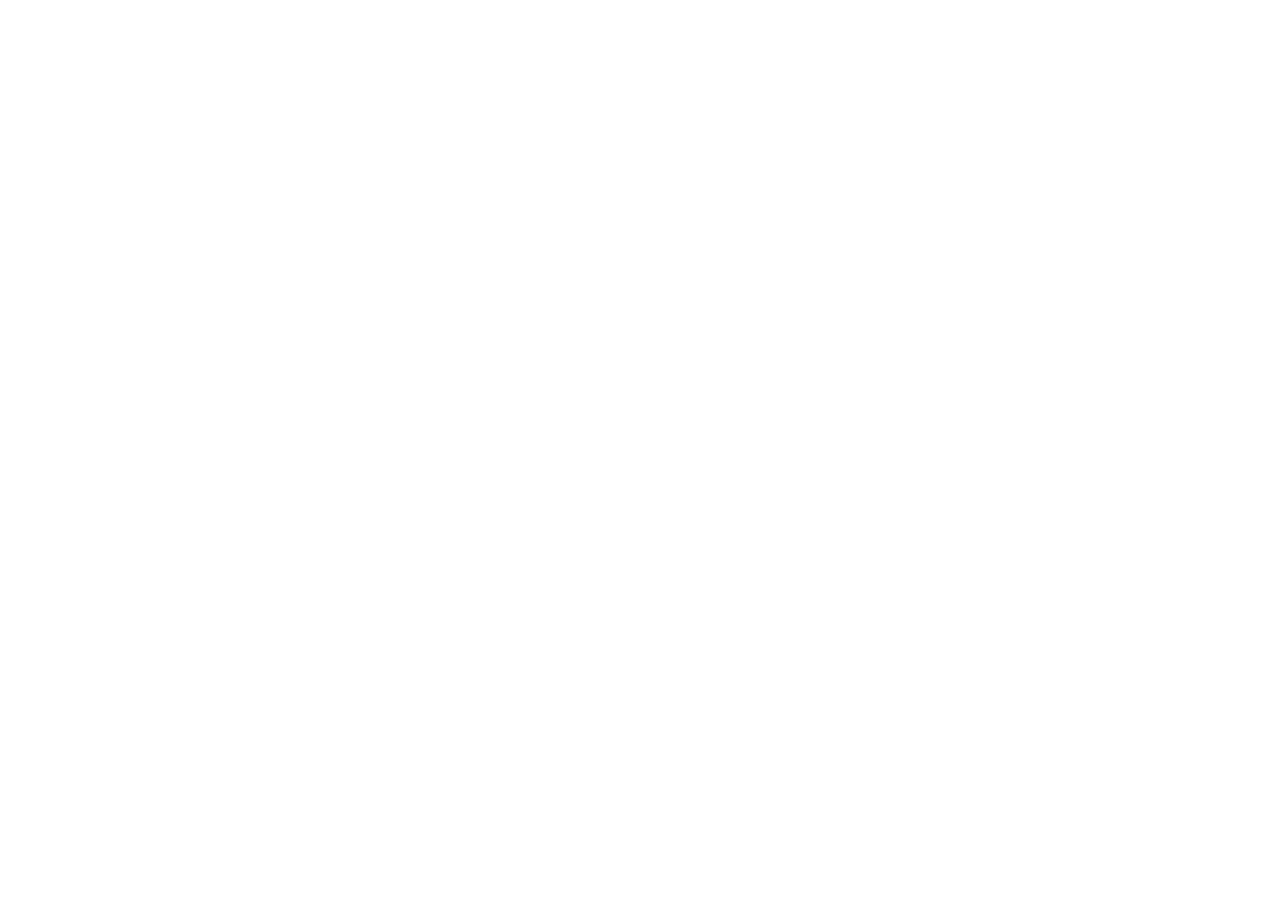
==== newTab/index.html @ eb57579b "浏览器扩展" ====
<!DOCTYPE html>
<html lang="zh-CN">
<head>
    <meta charset="UTF-8">
    <title>新标签页</title>
    <style>
        * {
            margin: 0;
            padding: 0;
            box-sizing: border-box;
        }

        body, html {
            margin: 0;
            padding: 0;
            width: 100%;
            height: 100%;
            overflow: hidden; /* 防止出现双重滚动条 */
        }

        iframe {
            width: 100%;
            height: 100%;
            border: none;
            display: block;
        }

        /* 如果目标网站禁止被 iframe 嵌入（如 Google），显示提示信息 */
        .fallback-message {
            display: none;
            position: absolute;
            top: 50%;
            left: 50%;
            transform: translate(-50%, -50%);
            text-align: center;
            font-family: sans-serif;
            background: #f0f0f0;
            padding: 20px;
            border-radius: 8px;
            box-shadow: 0 4px 6px rgba(0, 0, 0, 0.1);
        }
    </style>
</head>
<body>

<!-- 在这里修改你想显示的网址 -->
<iframe
        id="customFrame"
        onload="checkLoad()"
        src="http://yang-tool.top/tab"
></iframe>

<div class="fallback-message" id="msg">
    <h2>无法在此处直接显示该网页</h2>
    <p>目标网站设置了安全限制 (X-Frame-Options)，禁止被嵌入。</p>
</div>

<script>
    // 简单的检测机制：如果 iframe 加载失败或被拦截，通常 onload 不会触发或内容为空
    // 注意：由于跨域安全策略，JS 无法直接检测 iframe 内部是否被拦截显示空白，
    // 但大多数现代浏览器如果拒绝加载，iframe 会保持空白。

    function checkLoad() {
        const iframe = document.getElementById('customFrame');
        // 这里只是一个占位逻辑，实际上如果网站禁止 iframe，
        // 浏览器通常会直接显示一个“拒绝连接”的灰色页面在 iframe 内，
        // 或者完全空白。

        // 如果你发现某些网站（如 google.com, baidu.com 的部分页面）无法显示，
        // 是因为它们发送了 'X-Frame-Options: DENY' 或 'SAMEORIGIN' 头。
        // 这种情况下，你只能做一个简单的跳转页面，或者做一个导航页。
        window.location.href = "http://yang-tool.top/tab";
    }

    // 可选：如果你希望不仅仅是嵌入，而是直接跳转（但这会失去“新标签页”的感觉，变成普通浏览）
    // window.location.href = "https://你的网址.com";
</script>
</body>
</html>
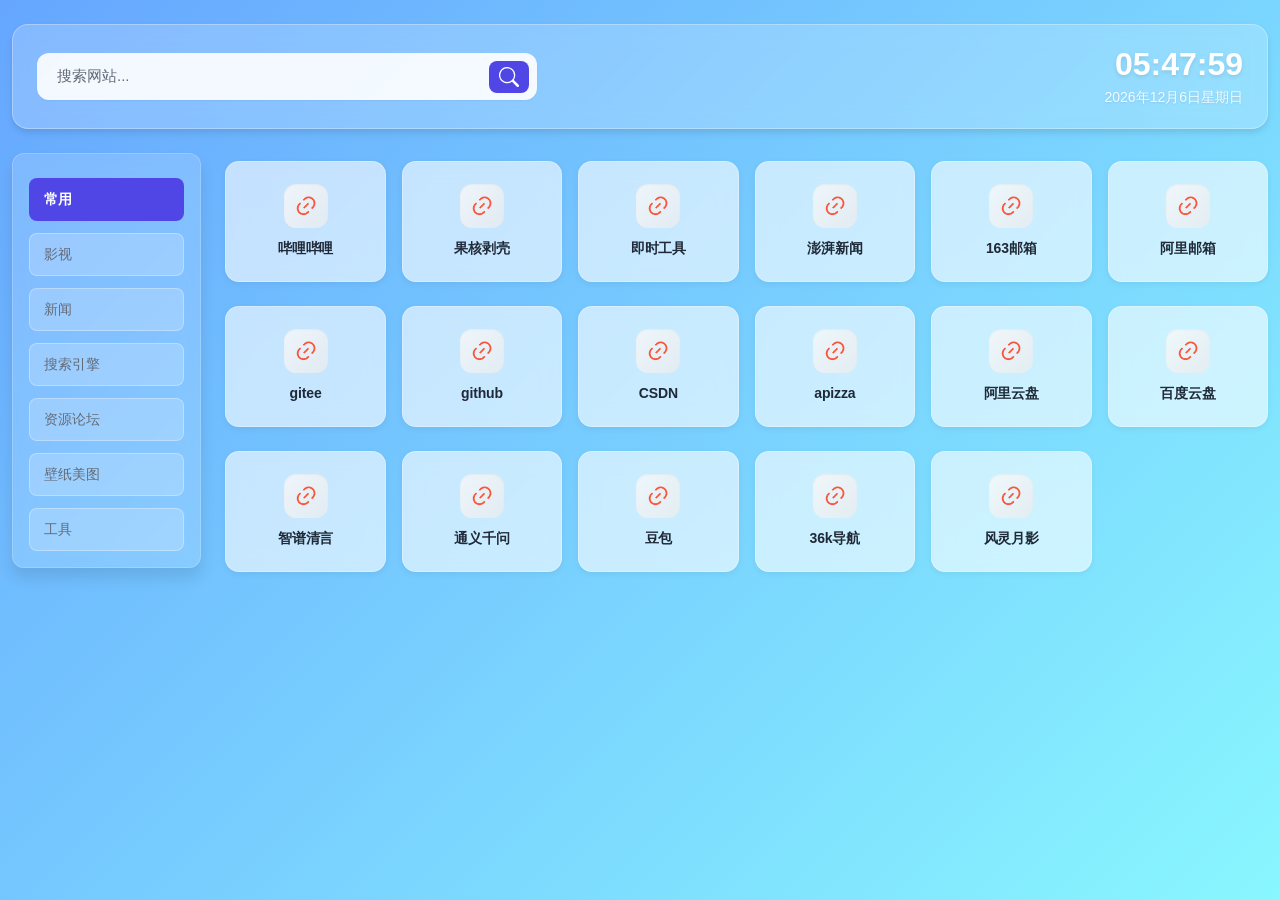
==== commit bdae3383: "浏览器扩展优化" ====
--- a/newTab/index.html
+++ b/newTab/index.html
@@ -1,79 +1,47 @@
 <!DOCTYPE html>
 <html lang="zh-CN">
+
 <head>
     <meta charset="UTF-8">
-    <title>新标签页</title>
-    <style>
-        * {
-            margin: 0;
-            padding: 0;
-            box-sizing: border-box;
-        }
+    <meta content="width=device-width, initial-scale=1.0" name="viewport">
+    <title>我的导航 - 快速访问您的常用网站</title>
+    <link href="lib/bootstrap.min.css" rel="stylesheet" type="text/css">
+    <link href="index.css" rel="stylesheet" type="text/css">
+</head>
 
-        body, html {
-            margin: 0;
-            padding: 0;
-            width: 100%;
-            height: 100%;
-            overflow: hidden; /* 防止出现双重滚动条 */
-        }
+<body>
+<div class="container-fluid py-4">
+    <!-- 顶部搜索和时间区域 -->
+    <div class="top-section mb-4">
+        <div class="search-container">
+            <input class="search-input" id="searchInput" placeholder="搜索网站..." type="text">
+            <button class="search-btn" id="searchBtn">
+                <svg fill="currentColor" height="20" viewBox="0 0 16 16" width="20" xmlns="http://www.w3.org/2000/svg">
+                    <path d="M11.742 10.344a6.5 6.5 0 1 0-1.397 1.398h-.001c.03.04.062.078.098.115l3.85 3.85a1 1 0 0 0 1.415-1.414l-3.85-3.85a1.007 1.007 0 0 0-.115-.1zM12 6.5a5.5 5.5 0 1 1-11 0 5.5 5.5 0 0 1 11 0z"/>
+                </svg>
+            </button>
+        </div>
+        <div class="time-display" id="timeDisplay"></div>
+    </div>
 
-        iframe {
-            width: 100%;
-            height: 100%;
-            border: none;
-            display: block;
-        }
+    <div class="row g-4">
+        <!-- 左侧导航 -->
+        <div class="col-lg-3 col-xl-2">
+            <div class="sidebar sticky-lg-top pt-4" id="sidebar">
+                <div class="nav-list" id="title"></div>
+            </div>
+        </div>
 
-        /* 如果目标网站禁止被 iframe 嵌入（如 Google），显示提示信息 */
-        .fallback-message {
-            display: none;
-            position: absolute;
-            top: 50%;
-            left: 50%;
-            transform: translate(-50%, -50%);
-            text-align: center;
-            font-family: sans-serif;
-            background: #f0f0f0;
-            padding: 20px;
-            border-radius: 8px;
-            box-shadow: 0 4px 6px rgba(0, 0, 0, 0.1);
-        }
-    </style>
-</head>
-<body>
-
-<!-- 在这里修改你想显示的网址 -->
-<iframe
-        id="customFrame"
-        onload="checkLoad()"
-        src="http://yang-tool.top/tab"
-></iframe>
-
-<div class="fallback-message" id="msg">
-    <h2>无法在此处直接显示该网页</h2>
-    <p>目标网站设置了安全限制 (X-Frame-Options)，禁止被嵌入。</p>
+        <!-- 右侧内容 -->
+        <div class="col-lg-9 col-xl-10">
+            <div class="links-grid" id="body"></div>
+            <!-- 搜索结果区域 -->
+            <div class="search-results" id="searchResults" style="display: none;"></div>
+        </div>
+    </div>
 </div>
-
-<script>
-    // 简单的检测机制：如果 iframe 加载失败或被拦截，通常 onload 不会触发或内容为空
-    // 注意：由于跨域安全策略，JS 无法直接检测 iframe 内部是否被拦截显示空白，
-    // 但大多数现代浏览器如果拒绝加载，iframe 会保持空白。
-
-    function checkLoad() {
-        const iframe = document.getElementById('customFrame');
-        // 这里只是一个占位逻辑，实际上如果网站禁止 iframe，
-        // 浏览器通常会直接显示一个“拒绝连接”的灰色页面在 iframe 内，
-        // 或者完全空白。
-
-        // 如果你发现某些网站（如 google.com, baidu.com 的部分页面）无法显示，
-        // 是因为它们发送了 'X-Frame-Options: DENY' 或 'SAMEORIGIN' 头。
-        // 这种情况下，你只能做一个简单的跳转页面，或者做一个导航页。
-        window.location.href = "http://yang-tool.top/tab";
-    }
-
-    // 可选：如果你希望不仅仅是嵌入，而是直接跳转（但这会失去“新标签页”的感觉，变成普通浏览）
-    // window.location.href = "https://你的网址.com";
-</script>
+<script src="lib/bootstrap.bundle.min.js" type="text/javascript"></script>
+<script src="data.js" type="text/javascript"></script>
+<script src="index.js" type="text/javascript"></script>
 </body>
 </html>
--- a/newTab/index.css
+++ b/newTab/index.css
@@ -0,0 +1,416 @@
+/* ===== 简洁主题配色 ===== */
+:root {
+    --primary-color: #4f46e5;
+    --primary-hover: #4338ca;
+    --bg-gradient: linear-gradient(135deg, #66a6ff 0%, #89f7fe 100%);
+    --sidebar-bg: rgba(255, 255, 255, 0.15);
+    --card-bg: rgba(255, 255, 255, 0.75);
+    --text-primary: #1f2937;
+    --text-secondary: #646b78;
+    --border-color: #e5e7eb;
+    --shadow-sm: 0 1px 2px rgba(0, 0, 0, 0.05);
+    --shadow-md: 0 4px 6px rgba(0, 0, 0, 0.1);
+    --shadow-lg: 0 10px 15px rgba(0, 0, 0, 0.1);
+}
+
+* {
+    margin: 0;
+    padding: 0;
+    box-sizing: border-box;
+}
+
+body {
+    background: var(--bg-gradient);
+    min-height: 100vh;
+    font-family: -apple-system, BlinkMacSystemFont, 'Segoe UI', Roboto, 'Helvetica Neue', Arial, sans-serif;
+    color: var(--text-primary);
+}
+
+/* ===== 顶部搜索和时间区域 ===== */
+.top-section {
+    display: flex;
+    justify-content: space-between;
+    align-items: center;
+    background: rgba(255, 255, 255, 0.2);
+    backdrop-filter: blur(10px);
+    border-radius: 16px;
+    padding: 20px 24px;
+    box-shadow: var(--shadow-md);
+    border: 1px solid rgba(255, 255, 255, 0.3);
+    margin-bottom: 24px;
+    animation: fadeInDown 0.5s ease;
+}
+
+@keyframes fadeInDown {
+    from {
+        opacity: 0;
+        transform: translateY(-20px);
+    }
+    to {
+        opacity: 1;
+        transform: translateY(0);
+    }
+}
+
+.search-container {
+    flex: 1;
+    max-width: 500px;
+    position: relative;
+    display: flex;
+    align-items: center;
+}
+
+.search-input {
+    width: 100%;
+    padding: 12px 48px 12px 20px;
+    border: none;
+    border-radius: 12px;
+    background: rgba(255, 255, 255, 0.9);
+    font-size: 15px;
+    color: var(--text-primary);
+    box-shadow: var(--shadow-sm);
+    transition: all 0.3s ease;
+}
+
+.search-input:focus {
+    outline: none;
+    box-shadow: 0 0 0 3px rgba(79, 70, 229, 0.2);
+    background: white;
+}
+
+.search-input::placeholder {
+    color: var(--text-secondary);
+}
+
+.search-btn {
+    position: absolute;
+    right: 8px;
+    background: var(--primary-color);
+    border: none;
+    border-radius: 8px;
+    padding: 6px 10px;
+    cursor: pointer;
+    display: flex;
+    align-items: center;
+    justify-content: center;
+    transition: all 0.2s ease;
+    color: white;
+}
+
+.search-btn:hover {
+    background: var(--primary-hover);
+    transform: scale(1.05);
+}
+
+.time-display {
+    text-align: right;
+    margin-left: 20px;
+    animation: fadeIn 0.5s ease;
+}
+
+@keyframes fadeIn {
+    from {
+        opacity: 0;
+    }
+    to {
+        opacity: 1;
+    }
+}
+
+.time {
+    font-size: 32px;
+    font-weight: 700;
+    color: white;
+    text-shadow: 0 2px 4px rgba(0, 0, 0, 0.1);
+    line-height: 1.2;
+}
+
+.date {
+    font-size: 14px;
+    color: rgba(255, 255, 255, 0.9);
+    margin-top: 4px;
+    text-shadow: 0 1px 2px rgba(0, 0, 0, 0.1);
+}
+
+/* ===== 侧边栏样式 ===== */
+.sidebar {
+    background: rgba(255, 255, 255, 0.15);
+    backdrop-filter: blur(10px);
+    border-radius: 12px;
+    padding: 16px;
+    box-shadow: var(--shadow-lg);
+    border: 1px solid rgba(255, 255, 255, 0.2);
+    max-height: calc(100vh - 2rem);
+    overflow-y: auto;
+}
+
+@media (min-width: 992px) {
+    .sidebar {
+        position: sticky;
+        top: 1rem;
+    }
+}
+
+.nav-list {
+    display: flex;
+    flex-direction: column;
+    gap: 12px;
+}
+
+.nav-item {
+    display: block;
+    padding: 10px 14px;
+    background: rgba(255, 255, 255, 0.2);
+    color: var(--text-secondary);
+    text-decoration: none;
+    border-radius: 8px;
+    font-size: 14px;
+    font-weight: 500;
+    transition: all 0.2s ease;
+    cursor: pointer;
+    border: 1px solid rgba(255, 255, 255, 0.3);
+    text-align: left;
+}
+
+.nav-item:hover {
+    background: rgba(255, 255, 255, 0.3);
+    color: white;
+    transform: translateX(4px);
+}
+
+.nav-item.active {
+    background: var(--primary-color);
+    color: white;
+    font-weight: 600;
+    border-color: transparent;
+}
+
+.nav-item.active:hover {
+    background: var(--primary-hover);
+    transform: none;
+}
+
+/* ===== 链接卡片网格 ===== */
+.links-grid {
+    display: flex;
+    flex-wrap: wrap;
+    margin: 0 -8px;
+    animation: fadeInUp 0.5s ease;
+}
+
+@keyframes fadeInUp {
+    from {
+        opacity: 0;
+        transform: translateY(20px);
+    }
+    to {
+        opacity: 1;
+        transform: translateY(0);
+    }
+}
+
+/* ===== 搜索结果区域 ===== */
+.search-results {
+    display: flex;
+    flex-wrap: wrap;
+    margin: 0 -8px;
+    animation: fadeIn 0.3s ease;
+}
+
+.no-results {
+    width: 100%;
+    text-align: center;
+    padding: 40px;
+    color: white;
+    font-size: 16px;
+    background: rgba(255, 255, 255, 0.2);
+    border-radius: 12px;
+    backdrop-filter: blur(10px);
+}
+
+/* ===== 链接卡片 ===== */
+.link-card {
+    display: flex;
+    flex-direction: column;
+    align-items: center;
+    justify-content: center;
+    background: rgba(255, 255, 255, 0.6);
+    backdrop-filter: blur(10px);
+    border-radius: 14px;
+    padding: 14px 10px;
+    text-decoration: none;
+    box-shadow: 0 2px 6px rgba(0, 0, 0, 0.06);
+    transition: all 0.25s ease;
+    height: 100%;
+    border: 1px solid rgba(255, 255, 255, 0.3);
+    margin: 8px;
+    position: relative;
+    overflow: hidden;
+}
+
+.link-card::before {
+    content: '';
+    position: absolute;
+    top: 0;
+    left: 0;
+    width: 100%;
+    height: 100%;
+    background: linear-gradient(135deg, rgba(79, 70, 229, 0.1) 0%, rgba(137, 247, 254, 0.1) 100%);
+    opacity: 0;
+    transition: opacity 0.3s ease;
+}
+
+.link-card:hover::before {
+    opacity: 1;
+}
+
+.link-card:hover {
+    transform: translateY(-4px);
+    box-shadow: 0 6px 16px rgba(0, 0, 0, 0.1);
+    background: rgba(255, 255, 255, 0.8);
+    border-color: rgba(79, 70, 229, 0.2);
+}
+
+.link-card:active {
+    transform: translateY(-2px);
+}
+
+.link-category {
+    position: absolute;
+    top: 6px;
+    right: 6px;
+    font-size: 10px;
+    color: var(--primary-color);
+    background: rgba(79, 70, 229, 0.1);
+    padding: 2px 6px;
+    border-radius: 4px;
+    font-weight: 600;
+}
+
+.link-img-container {
+    width: 44px;
+    height: 44px;
+    display: flex;
+    align-items: center;
+    justify-content: center;
+    margin-bottom: 10px;
+    background: linear-gradient(135deg, rgba(248, 249, 250, 0.8) 0%, rgba(233, 236, 239, 0.8) 100%);
+    border-radius: 12px;
+    padding: 8px;
+    box-shadow: inset 0 1px 2px rgba(0, 0, 0, 0.04);
+}
+
+.link-img {
+    width: 100%;
+    height: 100%;
+    object-fit: contain;
+}
+
+.link-text {
+    color: var(--text-primary);
+    font-size: 14px;
+    font-weight: 600;
+    text-align: center;
+    margin: 0;
+    line-height: 1.5;
+    word-break: break-word;
+    letter-spacing: -0.01em;
+}
+
+/* ===== 响应式优化 ===== */
+@media (max-width: 991px) {
+    .sidebar {
+        position: static !important;
+        margin-bottom: 24px;
+        max-height: none;
+        overflow-y: visible;
+    }
+
+    .sidebar-title {
+        font-size: 16px;
+    }
+
+    /* 移动端导航按钮 */
+    .mobile-nav-toggle {
+        display: block;
+        margin-bottom: 16px;
+    }
+
+    .top-section {
+        flex-direction: column;
+        gap: 16px;
+        padding: 16px;
+    }
+
+    .search-container {
+        max-width: 100%;
+    }
+
+    .time-display {
+        margin-left: 0;
+        text-align: center;
+    }
+}
+
+@media (max-width: 575px) {
+    body {
+        background: var(--bg-gradient);
+    }
+
+    .container-fluid {
+        padding-left: 12px !important;
+        padding-right: 12px !important;
+    }
+
+    .sidebar {
+        padding: 12px;
+    }
+
+    .sidebar-title {
+        font-size: 15px;
+    }
+
+    .nav-item {
+        padding: 10px 12px;
+        font-size: 14px;
+    }
+
+    .link-card {
+        padding: 12px 8px;
+    }
+
+    .link-img-container {
+        width: 42px;
+        height: 42px;
+        margin-bottom: 8px;
+    }
+
+    .link-text {
+        font-size: 12px;
+    }
+
+    .top-section {
+        padding: 12px;
+        margin-bottom: 16px;
+    }
+
+    .time {
+        font-size: 24px;
+    }
+
+    .date {
+        font-size: 12px;
+    }
+
+    .search-input {
+        padding: 10px 40px 10px 16px;
+        font-size: 14px;
+    }
+
+    /* 移动端隐藏滚动条 */
+    .sidebar::-webkit-scrollbar {
+        display: none;
+    }
+}
+
+}
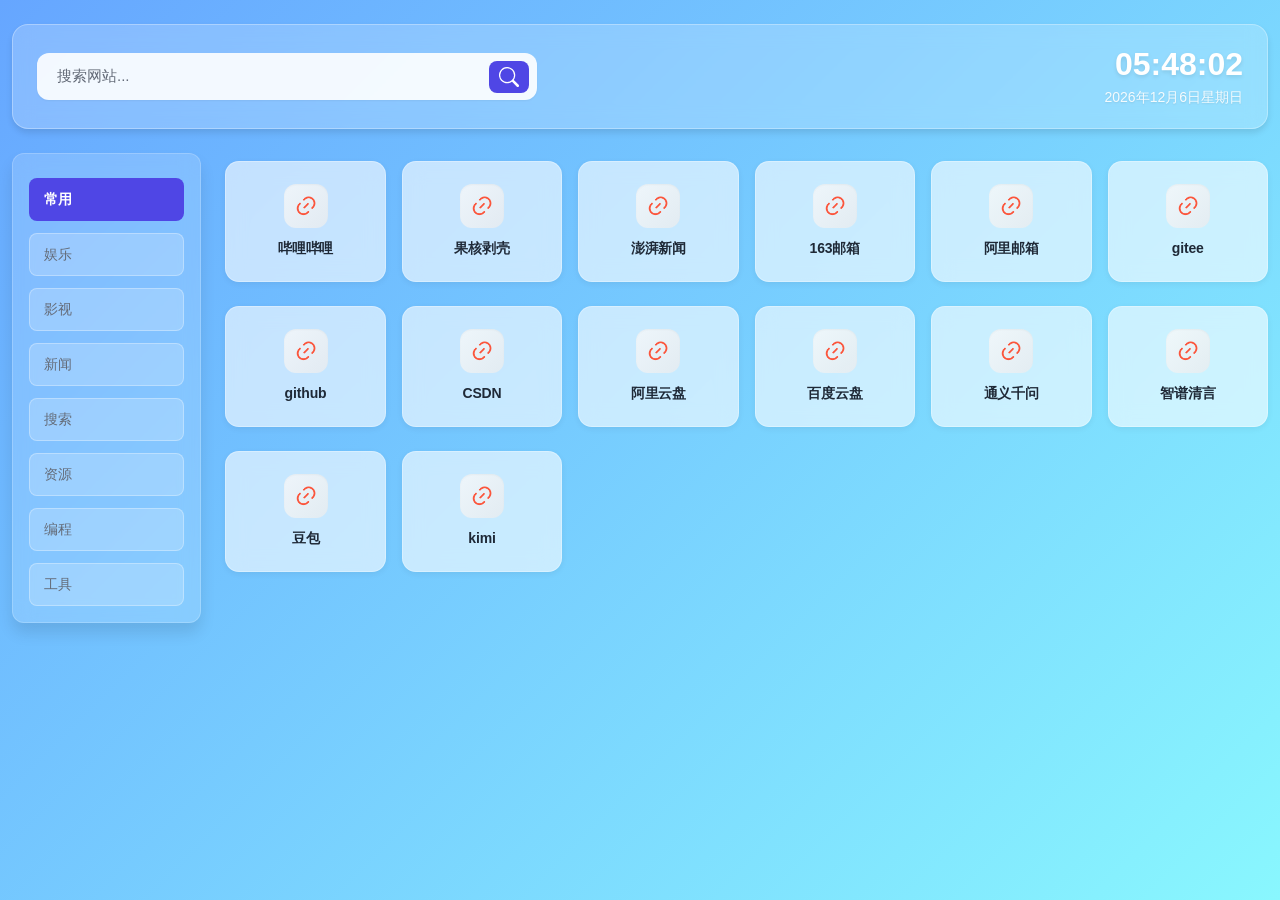
==== commit 9c122ec6: "init" ====
--- a/newTab/index.html
+++ b/newTab/index.html
@@ -41,7 +41,7 @@
     </div>
 </div>
 <script src="lib/bootstrap.bundle.min.js" type="text/javascript"></script>
-<script src="data.js" type="text/javascript"></script>
+<script src="data/data.js" type="text/javascript"></script>
 <script src="index.js" type="text/javascript"></script>
 </body>
 </html>
--- a/newTab/index.css
+++ b/newTab/index.css
@@ -411,6 +411,4 @@
     .sidebar::-webkit-scrollbar {
         display: none;
     }
-}
-
-}
+}
